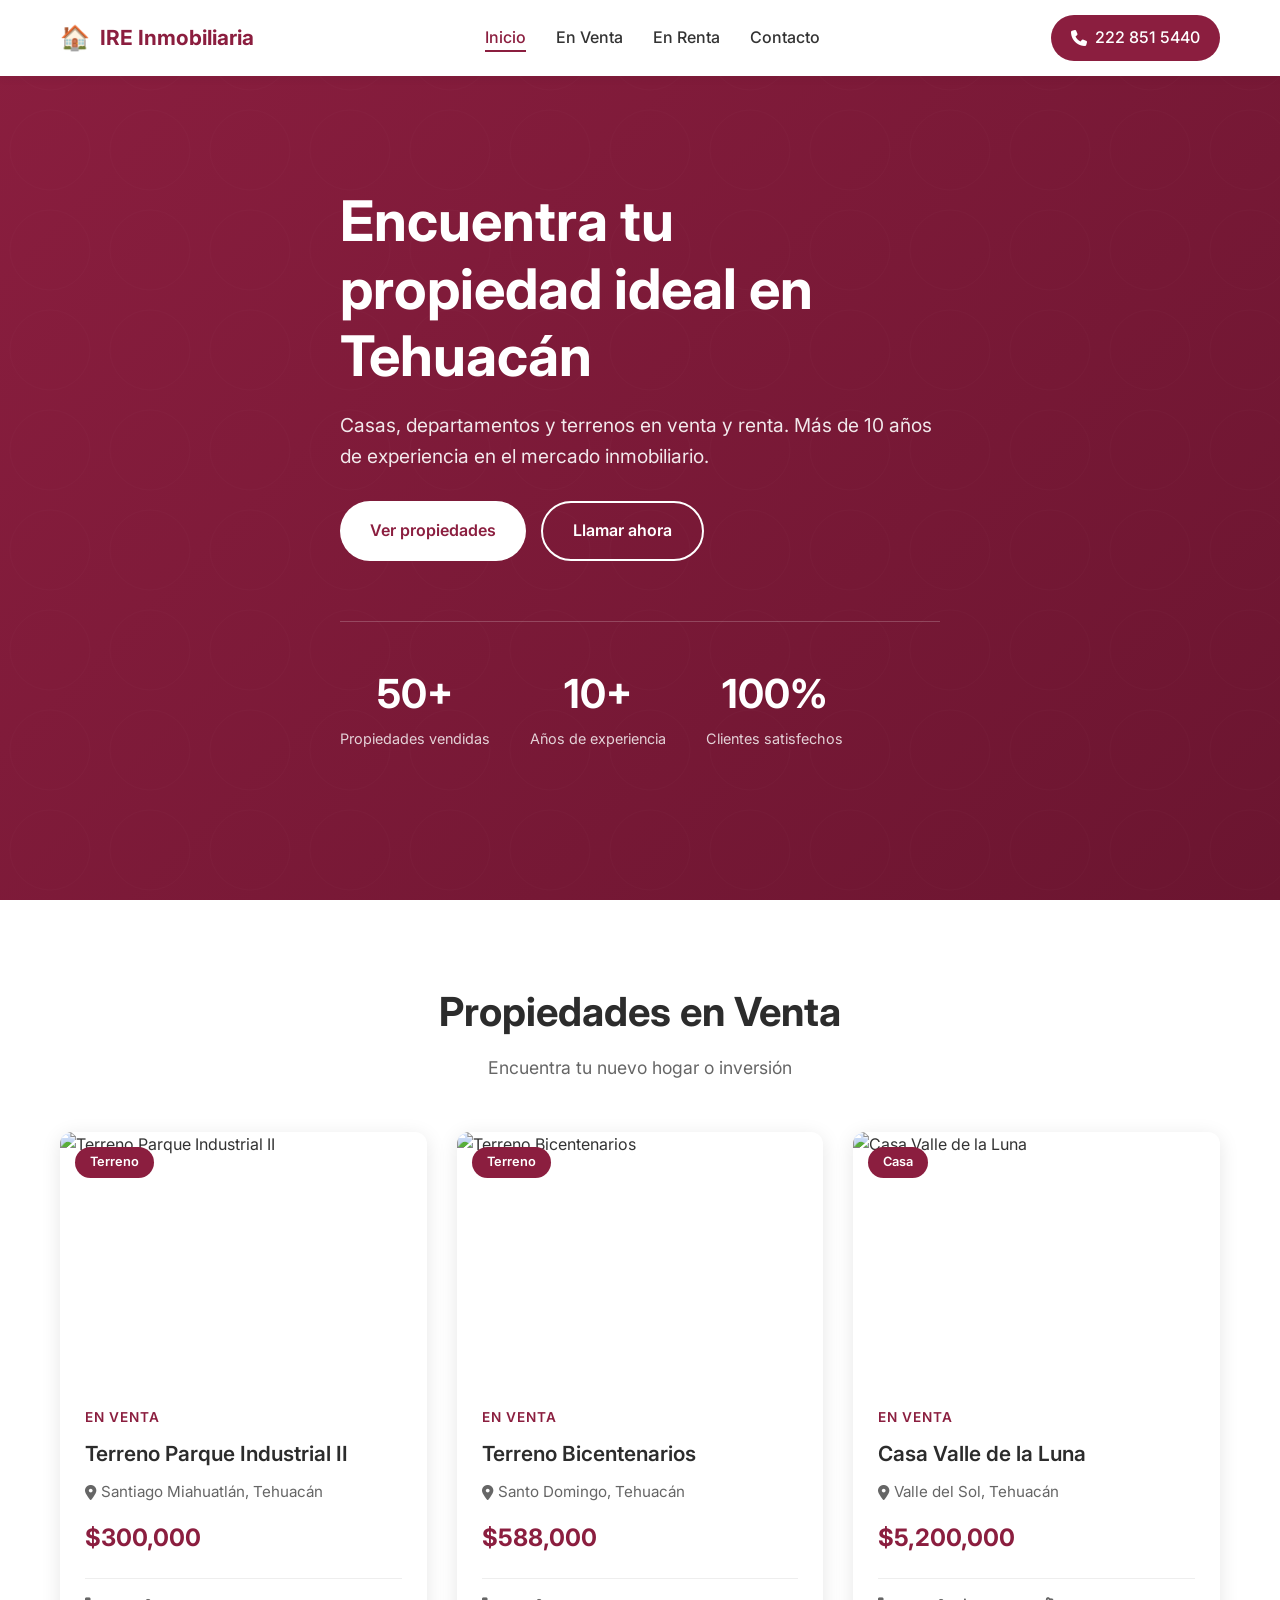
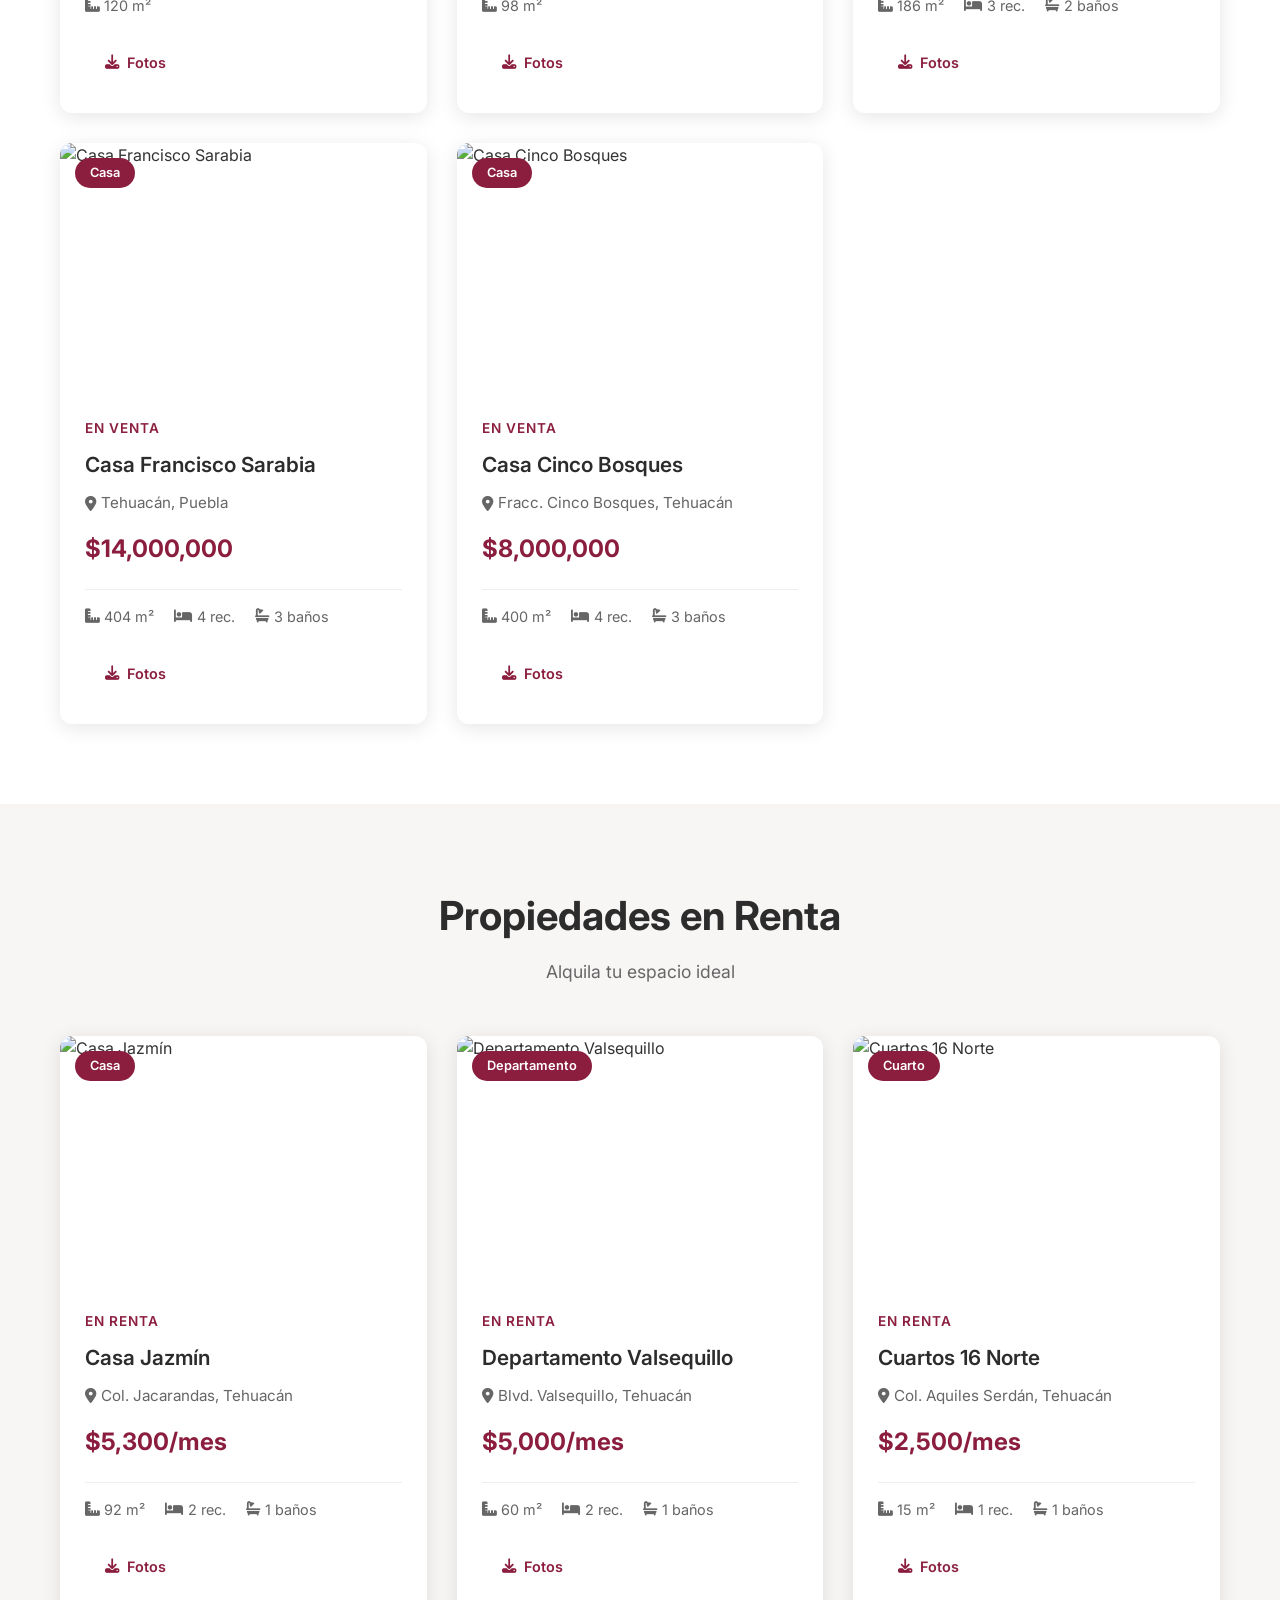
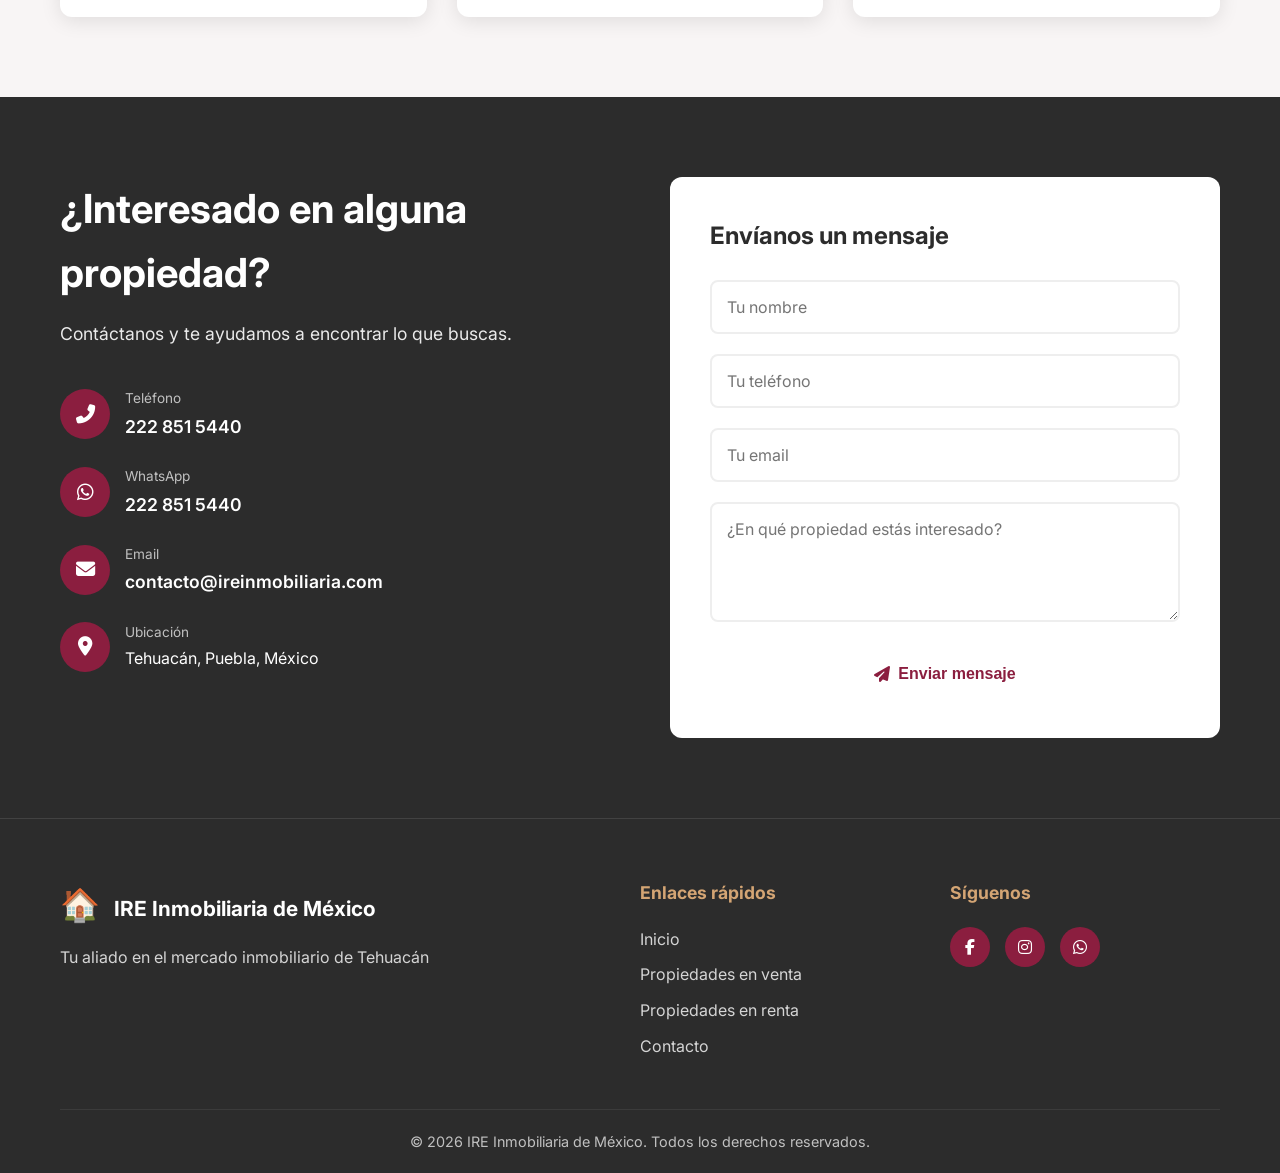
==== index.html @ 5339c36e "Add files via upload" ====
<!DOCTYPE html>
<html lang="es">
<head>
    <meta charset="UTF-8">
    <meta name="viewport" content="width=device-width, initial-scale=1.0">
    <title>IRE Inmobiliaria de México - Propiedades en Tehuacán</title>
    <link rel="stylesheet" href="styles.css">
    <link href="https://fonts.googleapis.com/css2?family=Inter:wght@300;400;500;600;700&display=swap" rel="stylesheet">
    <link rel="stylesheet" href="https://cdnjs.cloudflare.com/ajax/libs/font-awesome/6.4.0/css/all.min.css">
</head>
<body>
    <!-- Navbar -->
    <nav class="navbar">
        <div class="container">
            <a href="#" class="logo">
                <span class="logo-icon">🏠</span>
                <span class="logo-text">IRE Inmobiliaria</span>
            </a>
            <ul class="nav-links">
                <li><a href="#inicio" class="active">Inicio</a></li>
                <li><a href="#venta">En Venta</a></li>
                <li><a href="#renta">En Renta</a></li>
                <li><a href="#contacto">Contacto</a></li>
            </ul>
            <a href="tel:2228515440" class="btn-phone">
                <i class="fas fa-phone"></i>
                222 851 5440
            </a>
            <button class="mobile-menu-btn">
                <i class="fas fa-bars"></i>
            </button>
        </div>
    </nav>

    <!-- Hero Section -->
    <section id="inicio" class="hero">
        <div class="hero-overlay"></div>
        <div class="container">
            <div class="hero-content">
                <h1>Encuentra tu propiedad ideal en Tehuacán</h1>
                <p>Casas, departamentos y terrenos en venta y renta. 
                   Más de 10 años de experiencia en el mercado inmobiliario.</p>
                <div class="hero-buttons">
                    <a href="#venta" class="btn btn-primary">Ver propiedades</a>
                    <a href="tel:2228515440" class="btn btn-outline">Llamar ahora</a>
                </div>
            </div>
            <div class="hero-stats">
                <div class="stat">
                    <span class="stat-number">50+</span>
                    <span class="stat-label">Propiedades vendidas</span>
                </div>
                <div class="stat">
                    <span class="stat-number">10+</span>
                    <span class="stat-label">Años de experiencia</span>
                </div>
                <div class="stat">
                    <span class="stat-number">100%</span>
                    <span class="stat-label">Clientes satisfechos</span>
                </div>
            </div>
        </div>
    </section>

    <!-- Propiedades en Venta -->
    <section id="venta" class="properties-section">
        <div class="container">
            <div class="section-header">
                <h2>Propiedades en Venta</h2>
                <p>Encuentra tu nuevo hogar o inversión</p>
            </div>
            <div class="properties-grid" id="venta-grid">
                <!-- Las propiedades se cargarán dinámicamente -->
            </div>
        </div>
    </section>

    <!-- Propiedades en Renta -->
    <section id="renta" class="properties-section bg-light">
        <div class="container">
            <div class="section-header">
                <h2>Propiedades en Renta</h2>
                <p>Alquila tu espacio ideal</p>
            </div>
            <div class="properties-grid" id="renta-grid">
                <!-- Las propiedades se cargarán dinámicamente -->
            </div>
        </div>
    </section>

    <!-- Contacto -->
    <section id="contacto" class="contact-section">
        <div class="container">
            <div class="contact-grid">
                <div class="contact-info">
                    <h2>¿Interesado en alguna propiedad?</h2>
<p>Contáctanos y te ayudamos a encontrar lo que buscas.</p>
                    
                    <div class="contact-methods">
                        <div class="contact-method">
                            <i class="fas fa-phone-alt"></i>
                            <div>
                                <span class="label">Teléfono</span>
                                <a href="tel:2228515440">222 851 5440</a>
                            </div>
                        </div>
                        <div class="contact-method">
                            <i class="fab fa-whatsapp"></i>
                            <div>
                                <span class="label">WhatsApp</span>
                                <a href="https://wa.me/522228515440">222 851 5440</a>
                            </div>
                        </div>
                        <div class="contact-method">
                            <i class="fas fa-envelope"></i>
                            <div>
                                <span class="label">Email</span>
                                <a href="mailto:contacto@ireinmobiliaria.com">contacto@ireinmobiliaria.com</a>
                            </div>
                        </div>
                        <div class="contact-method">
                            <i class="fas fa-map-marker-alt"></i>
                            <div>
                                <span class="label">Ubicación</span>
                                <span>Tehuacán, Puebla, México</span>
                            </div>
                        </div>
                    </div>
                </div>
                
                <form class="contact-form" id="contact-form">
                    <h3>Envíanos un mensaje</h3>
                    <div class="form-group">
                        <input type="text" id="nombre" placeholder="Tu nombre" required>
                    </div>
                    <div class="form-group">
                        <input type="tel" id="telefono" placeholder="Tu teléfono" required>
                    </div>
                    <div class="form-group">
                        <input type="email" id="email" placeholder="Tu email">
                    </div>
                    <div class="form-group">
                        <textarea id="mensaje" rows="4" placeholder="¿En qué propiedad estás interesado?" required></textarea>
                    </div>
                    <button type="submit" class="btn btn-primary btn-full">
                        <i class="fas fa-paper-plane"></i>
                        Enviar mensaje
                    </button>
                </form>
            </div>
        </div>
    </section>

    <!-- Footer -->
    <footer class="footer">
        <div class="container">
            <div class="footer-content">
                <div class="footer-brand">
                    <span class="logo-icon">🏠</span>
                    <span class="logo-text">IRE Inmobiliaria de México</span>
                    <p>Tu aliado en el mercado inmobiliario de Tehuacán</p>
                </div>
                <div class="footer-links">
                    <h4>Enlaces rápidos</h4>
                    <ul>
                        <li><a href="#inicio">Inicio</a></li>
                        <li><a href="#venta">Propiedades en venta</a></li>
                        <li><a href="#renta">Propiedades en renta</a></li>
                        <li><a href="#contacto">Contacto</a></li>
                    </ul>
                </div>
                <div class="footer-social">
                    <h4>Síguenos</h4>
                    <div class="social-links">
                        <a href="#"><i class="fab fa-facebook-f"></i></a>
                        <a href="#"><i class="fab fa-instagram"></i></a>
                        <a href="#"><i class="fab fa-whatsapp"></i></a>
                    </div>
                </div>
            </div>
<div class="footer-bottom">
                <p>&copy; 2026 IRE Inmobiliaria de México. Todos los derechos reservados.</p>
            </div>
        </div>
    </footer>

    <script src="app.js"></script>
</body>
</html>
---- styles.css ----
/* IRE Inmobiliaria - Stylesheet */
/* Paleta de colores: Rojo vino IRE + complementarios */

:root {
    --color-primary: #8B1E3F;
    --color-primary-dark: #6B1530;
    --color-primary-light: #A82E52;
    --color-secondary: #2C2C2C;
    --color-text: #333333;
    --color-text-light: #666666;
    --color-background: #FFFFFF;
    --color-background-light: #F8F5F5;
    --color-accent: #D4A574;
    --color-success: #28A745;
    --shadow: 0 4px 20px rgba(0, 0, 0, 0.1);
    --shadow-hover: 0 8px 30px rgba(0, 0, 0, 0.15);
    --radius: 12px;
    --transition: all 0.3s ease;
}

* {
    margin: 0;
    padding: 0;
    box-sizing: border-box;
}

body {
    font-family: 'Inter', -apple-system, BlinkMacSystemFont, sans-serif;
    color: var(--color-text);
    line-height: 1.6;
    background: var(--color-background);
}

.container {
    max-width: 1200px;
    margin: 0 auto;
    padding: 0 20px;
}

/* Navbar */
.navbar {
    background: var(--color-background);
    box-shadow: var(--shadow);
    position: fixed;
    top: 0;
    left: 0;
    right: 0;
    z-index: 1000;
    padding: 15px 0;
}

.navbar .container {
    display: flex;
    align-items: center;
    justify-content: space-between;
}

.logo {
    display: flex;
    align-items: center;
    gap: 10px;
    text-decoration: none;
    color: var(--color-primary);
    font-weight: 700;
    font-size: 1.3rem;
}

.logo-icon {
    font-size: 1.5rem;
}

.nav-links {
    display: flex;
    list-style: none;
    gap: 30px;
}

.nav-links a {
    text-decoration: none;
    color: var(--color-text);
    font-weight: 500;
    transition: var(--transition);
    position: relative;
}

.nav-links a:hover,
.nav-links a.active {
    color: var(--color-primary);
}

.nav-links a::after {
    content: '';
    position: absolute;
    bottom: -5px;
    left: 0;
    width: 0;
    height: 2px;
    background: var(--color-primary);
    transition: var(--transition);
}

.nav-links a:hover::after,
.nav-links a.active::after {
    width: 100%;
}

.btn-phone {
    display: flex;
    align-items: center;
    gap: 8px;
    background: var(--color-primary);
    color: white;
    padding: 10px 20px;
    border-radius: 25px;
    text-decoration: none;
    font-weight: 500;
    transition: var(--transition);
}

.btn-phone:hover {
    background: var(--color-primary-dark);
    transform: translateY(-2px);
}

.mobile-menu-btn {
    display: none;
    background: none;
    border: none;
    font-size: 1.5rem;
    color: var(--color-primary);
    cursor: pointer;
}

/* Hero Section */
.hero {
    background: linear-gradient(135deg, var(--color-primary) 0%, var(--color-primary-dark) 100%);
    min-height: 100vh;
    display: flex;
    align-items: center;
    position: relative;
    padding: 120px 0 80px;
    overflow: hidden;
}

.hero::before {
    content: '';
    position: absolute;
    top: 0;
    left: 0;
    right: 0;
    bottom: 0;
    background: url('data:image/svg+xml,<svg xmlns="http://www.w3.org/2000/svg" viewBox="0 0 100 100"><circle cx="50" cy="50" r="40" fill="none" stroke="rgba(255,255,255,0.1)" stroke-width="0.5"/></svg>');
    background-size: 100px 100px;
    opacity: 0.3;
}

.hero .container {
    position: relative;
    z-index: 1;
}

.hero-content {
    max-width: 600px;
    color: white;
}

.hero-content h1 {
    font-size: 3.5rem;
    font-weight: 700;
    line-height: 1.2;
    margin-bottom: 20px;
}

.hero-content p {
    font-size: 1.2rem;
    opacity: 0.9;
    margin-bottom: 30px;
}

.hero-buttons {
    display: flex;
    gap: 15px;
    flex-wrap: wrap;
}

.btn {
    display: inline-flex;
    align-items: center;
    gap: 8px;
    padding: 15px 30px;
    border-radius: 30px;
    text-decoration: none;
    font-weight: 600;
    transition: var(--transition);
    border: none;
    cursor: pointer;
    font-size: 1rem;
}
.btn-primary {
    background: white;
    color: var(--color-primary);
}

.btn-primary:hover {
    transform: translateY(-3px);
    box-shadow: 0 10px 30px rgba(0, 0, 0, 0.2);
}

.btn-outline {
    background: transparent;
    color: white;
    border: 2px solid white;
}

.btn-outline:hover {
    background: white;
    color: var(--color-primary);
}

.btn-full {
    width: 100%;
    justify-content: center;
}

.hero-stats {
    display: flex;
    gap: 40px;
    margin-top: 60px;
    padding-top: 40px;
    border-top: 1px solid rgba(255, 255, 255, 0.2);
}

.stat {
    text-align: center;
    color: white;
}

.stat-number {
    display: block;
    font-size: 2.5rem;
    font-weight: 700;
}

.stat-label {
    font-size: 0.9rem;
    opacity: 0.8;
}
/* Properties Section */
.properties-section {
    padding: 80px 0;
}

.properties-section.bg-light {
    background: var(--color-background-light);
}

.section-header {
    text-align: center;
    margin-bottom: 50px;
}

.section-header h2 {
    font-size: 2.5rem;
    color: var(--color-secondary);
    margin-bottom: 10px;
}

.section-header p {
    color: var(--color-text-light);
    font-size: 1.1rem;
}

.properties-grid {
    display: grid;
    grid-template-columns: repeat(auto-fill, minmax(350px, 1fr));
    gap: 30px;
}

.property-card {
    background: white;
    border-radius: var(--radius);
    overflow: hidden;
    box-shadow: var(--shadow);
    transition: var(--transition);
}

.property-card:hover {
    transform: translateY(-5px);
    box-shadow: var(--shadow-hover);
}

.property-image {
    position: relative;
    height: 250px;
    overflow: hidden;
}

.property-image img {
    width: 100%;
    height: 100%;
    object-fit: cover;
    transition: var(--transition);
}

.property-card:hover .property-image img {
    transform: scale(1.05);
}

.property-badge {
    position: absolute;
    top: 15px;
    left: 15px;
    background: var(--color-primary);
    color: white;
    padding: 5px 15px;
    border-radius: 20px;
    font-size: 0.8rem;
    font-weight: 600;
}

.property-info {
    padding: 25px;
}

.property-type {
    color: var(--color-primary);
    font-size: 0.85rem;
    font-weight: 600;
    text-transform: uppercase;
    letter-spacing: 1px;
    margin-bottom: 8px;
}

.property-title {
    font-size: 1.3rem;
    color: var(--color-secondary);
    margin-bottom: 10px;
    font-weight: 600;
}

.property-location {
    color: var(--color-text-light);
    font-size: 0.95rem;
    margin-bottom: 15px;
    display: flex;
    align-items: center;
    gap: 5px;
}

.property-price {
    font-size: 1.5rem;
    color: var(--color-primary);
    font-weight: 700;
    margin-bottom: 20px;
}

.property-features {
    display: flex;
    gap: 20px;
    margin-bottom: 20px;
    padding-top: 15px;
    border-top: 1px solid #eee;
}

.property-feature {
    display: flex;
    align-items: center;
    gap: 5px;
    color: var(--color-text-light);
    font-size: 0.9rem;
}

.property-actions {
    display: flex;
    gap: 10px;
}

.property-actions .btn {
    flex: 1;
    padding: 12px 20px;
    font-size: 0.9rem;
}

/* Contact Section */
.contact-section {
    padding: 80px 0;
    background: var(--color-secondary);
    color: white;
}

.contact-grid {
    display: grid;
    grid-template-columns: 1fr 1fr;
    gap: 60px;
    align-items: start;
}

.contact-info h2 {
    font-size: 2.5rem;
    margin-bottom: 15px;
}

.contact-info > p {
    opacity: 0.9;
    margin-bottom: 40px;
    font-size: 1.1rem;
}

.contact-methods {
    display: flex;
    flex-direction: column;
    gap: 25px;
}

.contact-method {
    display: flex;
    align-items: center;
    gap: 15px;
}

.contact-method i {
    width: 50px;
    height: 50px;
    background: var(--color-primary);
    border-radius: 50%;
    display: flex;
    align-items: center;
    justify-content: center;
    font-size: 1.2rem;
}

.contact-method .label {
    display: block;
    font-size: 0.85rem;
    opacity: 0.7;
    margin-bottom: 3px;
}

.contact-method a {
    color: white;
    text-decoration: none;
    font-weight: 600;
    font-size: 1.1rem;
}

.contact-method a:hover {
    color: var(--color-accent);
}

.contact-form {
    background: white;
    padding: 40px;
    border-radius: var(--radius);
    color: var(--color-text);
}

.contact-form h3 {
    font-size: 1.5rem;
    margin-bottom: 25px;
    color: var(--color-secondary);
}

.form-group {
    margin-bottom: 20px;
}

.form-group input,
.form-group textarea {
    width: 100%;
    padding: 15px;
    border: 2px solid #eee;
    border-radius: 8px;
    font-size: 1rem;
    transition: var(--transition);
    font-family: inherit;
}

.form-group input:focus,
.form-group textarea:focus {
    outline: none;
    border-color: var(--color-primary);
}

.form-group textarea {
    resize: vertical;
    min-height: 120px;
}
/* Footer */
.footer {
    background: var(--color-secondary);
    color: white;
    padding: 60px 0 20px;
    border-top: 1px solid rgba(255, 255, 255, 0.1);
}

.footer-content {
    display: grid;
    grid-template-columns: 2fr 1fr 1fr;
    gap: 40px;
    margin-bottom: 40px;
}

.footer-brand .logo-icon {
    font-size: 2rem;
    margin-right: 10px;
}

.footer-brand .logo-text {
    font-size: 1.3rem;
    font-weight: 700;
}

.footer-brand p {
    margin-top: 15px;
    opacity: 0.8;
}

.footer-links h4,
.footer-social h4 {
    font-size: 1.1rem;
    margin-bottom: 20px;
    color: var(--color-accent);
}

.footer-links ul {
    list-style: none;
}

.footer-links li {
    margin-bottom: 10px;
}

.footer-links a {
    color: white;
    text-decoration: none;
    opacity: 0.8;
    transition: var(--transition);
}

.footer-links a:hover {
    opacity: 1;
    color: var(--color-accent);
}

.social-links {
    display: flex;
    gap: 15px;
}

.social-links a {
    width: 40px;
    height: 40px;
    background: var(--color-primary);
    border-radius: 50%;
    display: flex;
    align-items: center;
    justify-content: center;
    color: white;
    text-decoration: none;
    transition: var(--transition);
}

.social-links a:hover {
    background: var(--color-primary-light);
    transform: translateY(-3px);
}

.footer-bottom {
    text-align: center;
    padding-top: 20px;
    border-top: 1px solid rgba(255, 255, 255, 0.1);
    opacity: 0.7;
    font-size: 0.9rem;
}

/* Responsive */
@media (max-width: 992px) {
    .hero-content h1 {
        font-size: 2.5rem;
    }
    
    .contact-grid {
        grid-template-columns: 1fr;
    }
    
    .footer-content {
        grid-template-columns: 1fr;
        text-align: center;
    }
    
    .social-links {
        justify-content: center;
    }
}

@media (max-width: 768px) {
    .nav-links,
    .btn-phone {
        display: none;
    }
    
    .mobile-menu-btn {
        display: block;
    }
    
    .hero {
        min-height: auto;
        padding: 100px 0 60px;
    }
    
    .hero-content h1 {
        font-size: 2rem;
    }
    
    .hero-stats {
        flex-direction: column;
        gap: 20px;
    }
    
    .properties-grid {
        grid-template-columns: 1fr;
    }
    
    .section-header h2 {
        font-size: 2rem;
    }
}

/* Loading state */
.loading {
    text-align: center;
    padding: 40px;
    color: var(--color-text-light);
}

.loading i {
    font-size: 2rem;
    animation: spin 1s linear infinite;
}

@keyframes spin {
    from { transform: rotate(0deg); }
    to { transform: rotate(360deg); }
}

/* Error state */
.error-message {
    background: #fee;
    color: #c33;
    padding: 15px;
    border-radius: 8px;
    text-align: center;
}
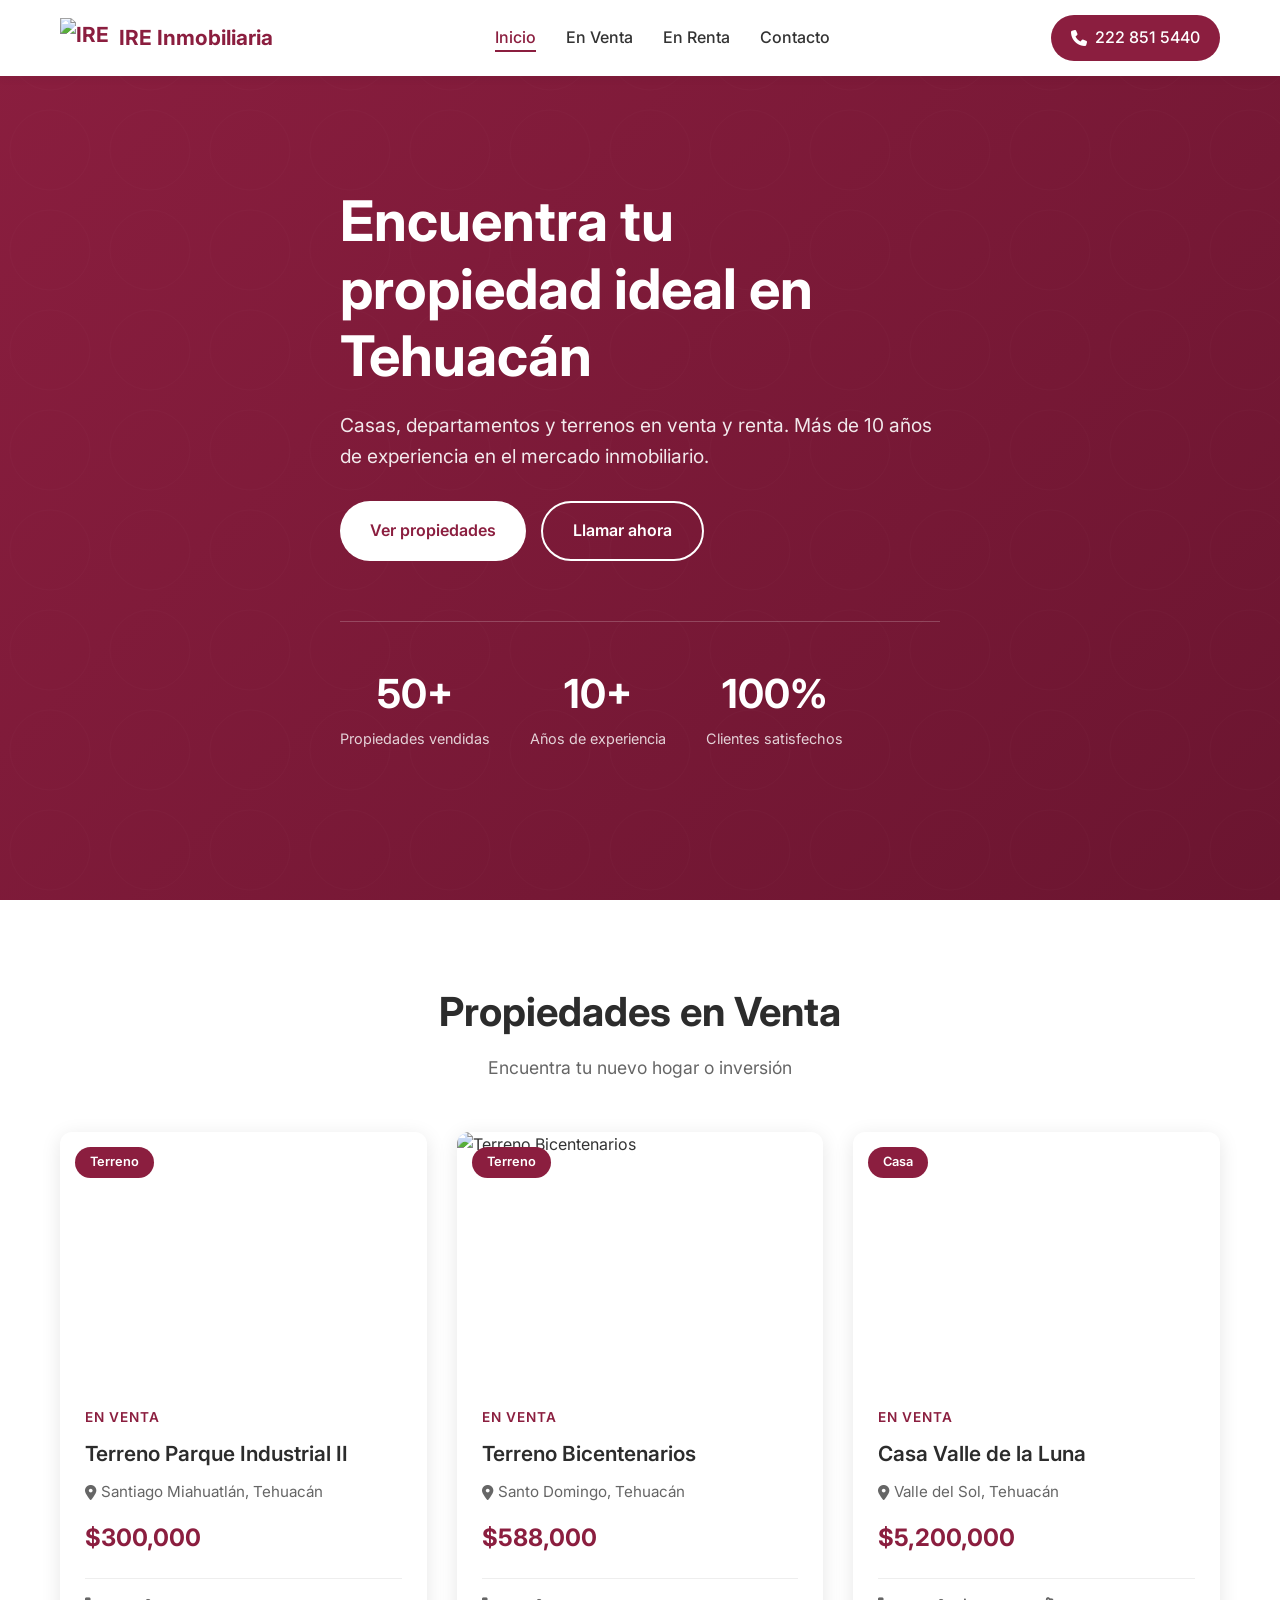
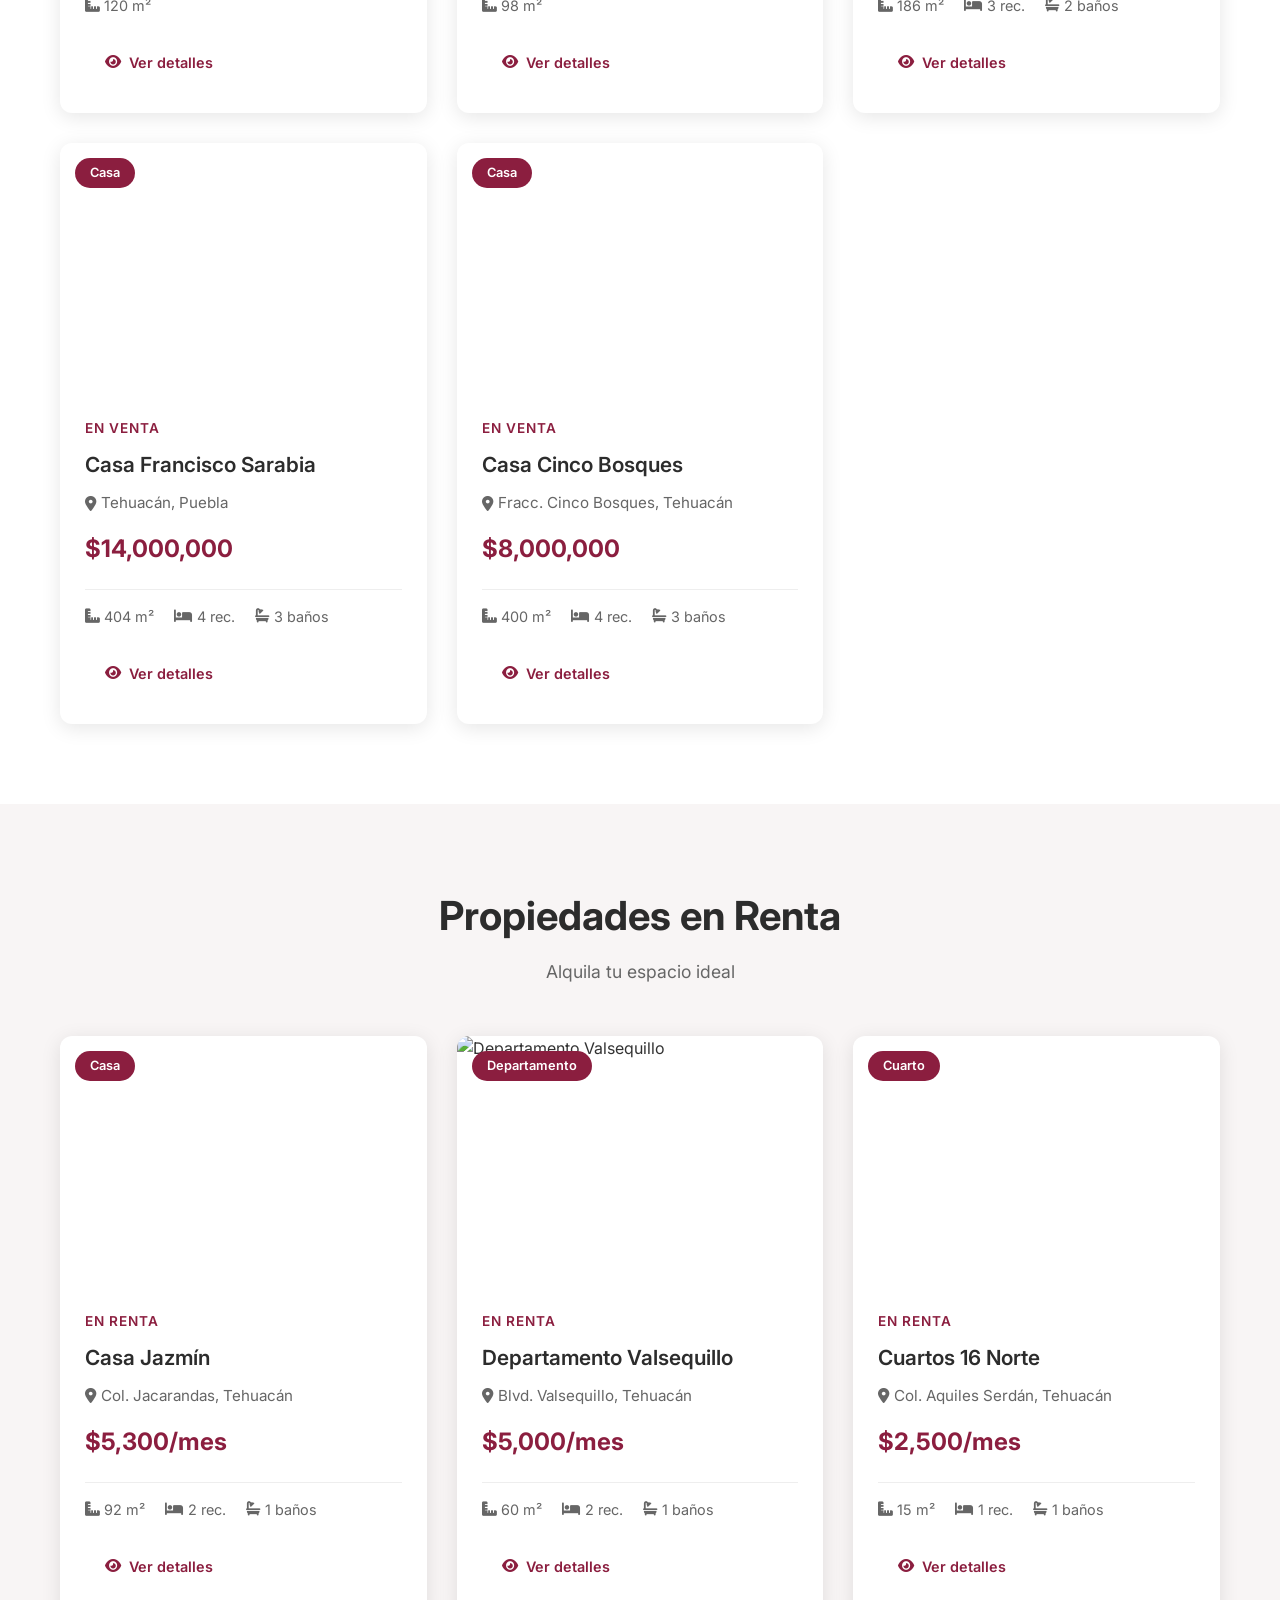
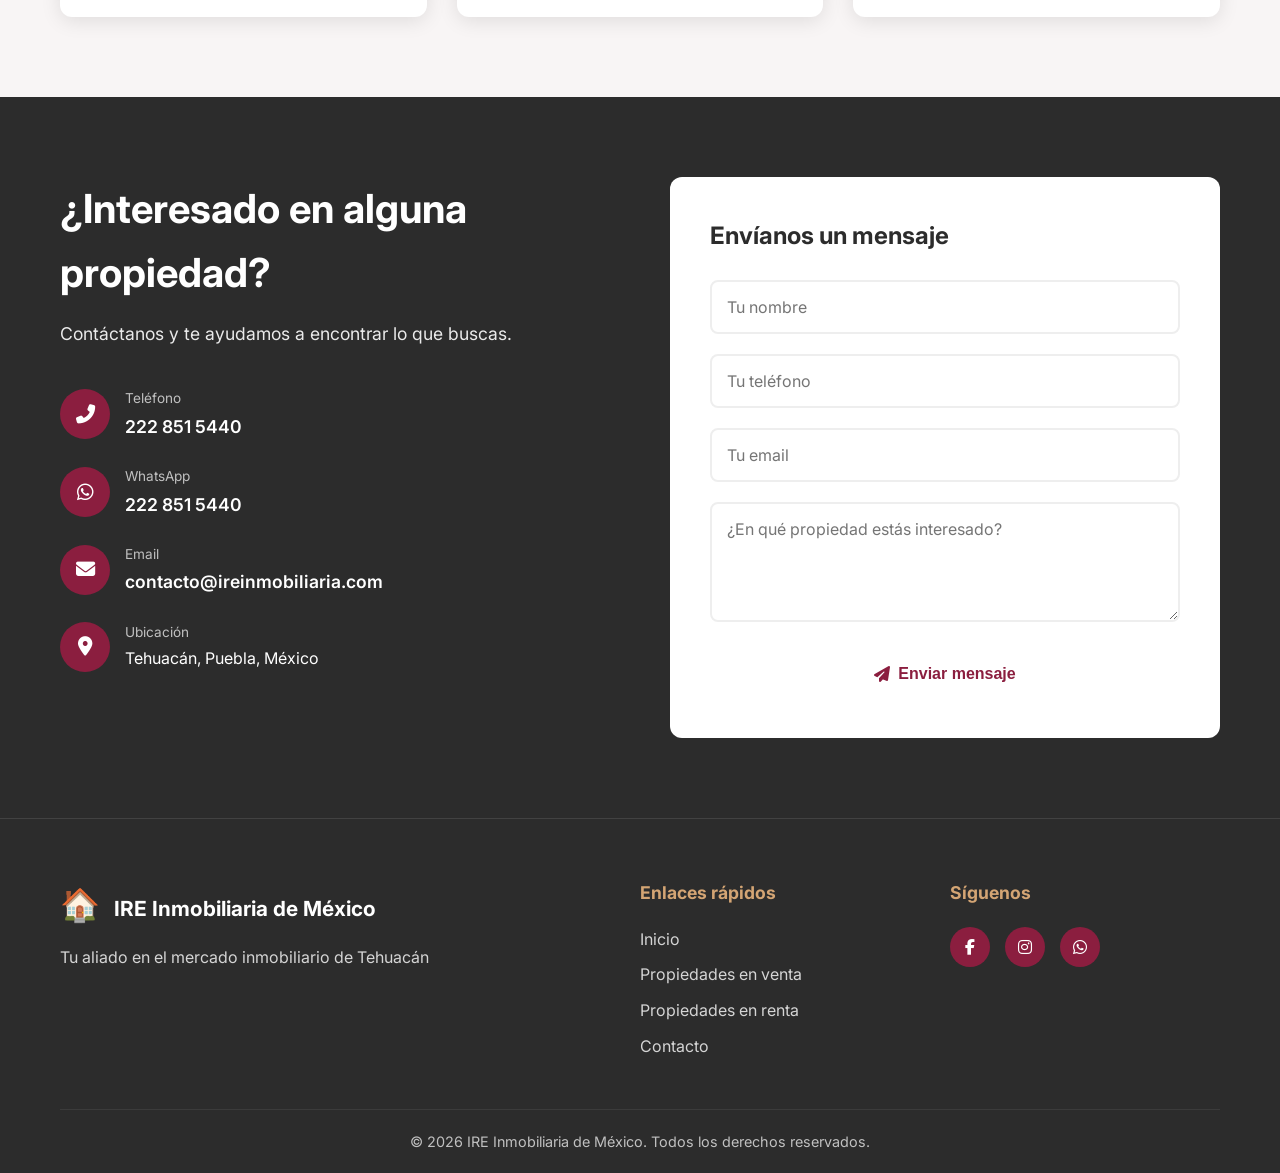
==== commit f7434868: "Agregado logo IRE en navbar" ====
--- a/index.html
+++ b/index.html
@@ -13,7 +13,7 @@
     <nav class="navbar">
         <div class="container">
             <a href="#" class="logo">
-                <span class="logo-icon">🏠</span>
+                <img src="https://saqtzkqretamxctgnvlt.supabase.co/storage/v1/object/public/documentos/LOGO%20PNG.png" alt="IRE" class="logo-img">
                 <span class="logo-text">IRE Inmobiliaria</span>
             </a>
             <ul class="nav-links">
--- a/styles.css
+++ b/styles.css
@@ -69,6 +69,12 @@
     font-size: 1.5rem;
 }
 
+.logo-img {
+    height: 40px;
+    width: auto;
+    object-fit: contain;
+}
+
 .nav-links {
     display: flex;
     list-style: none;
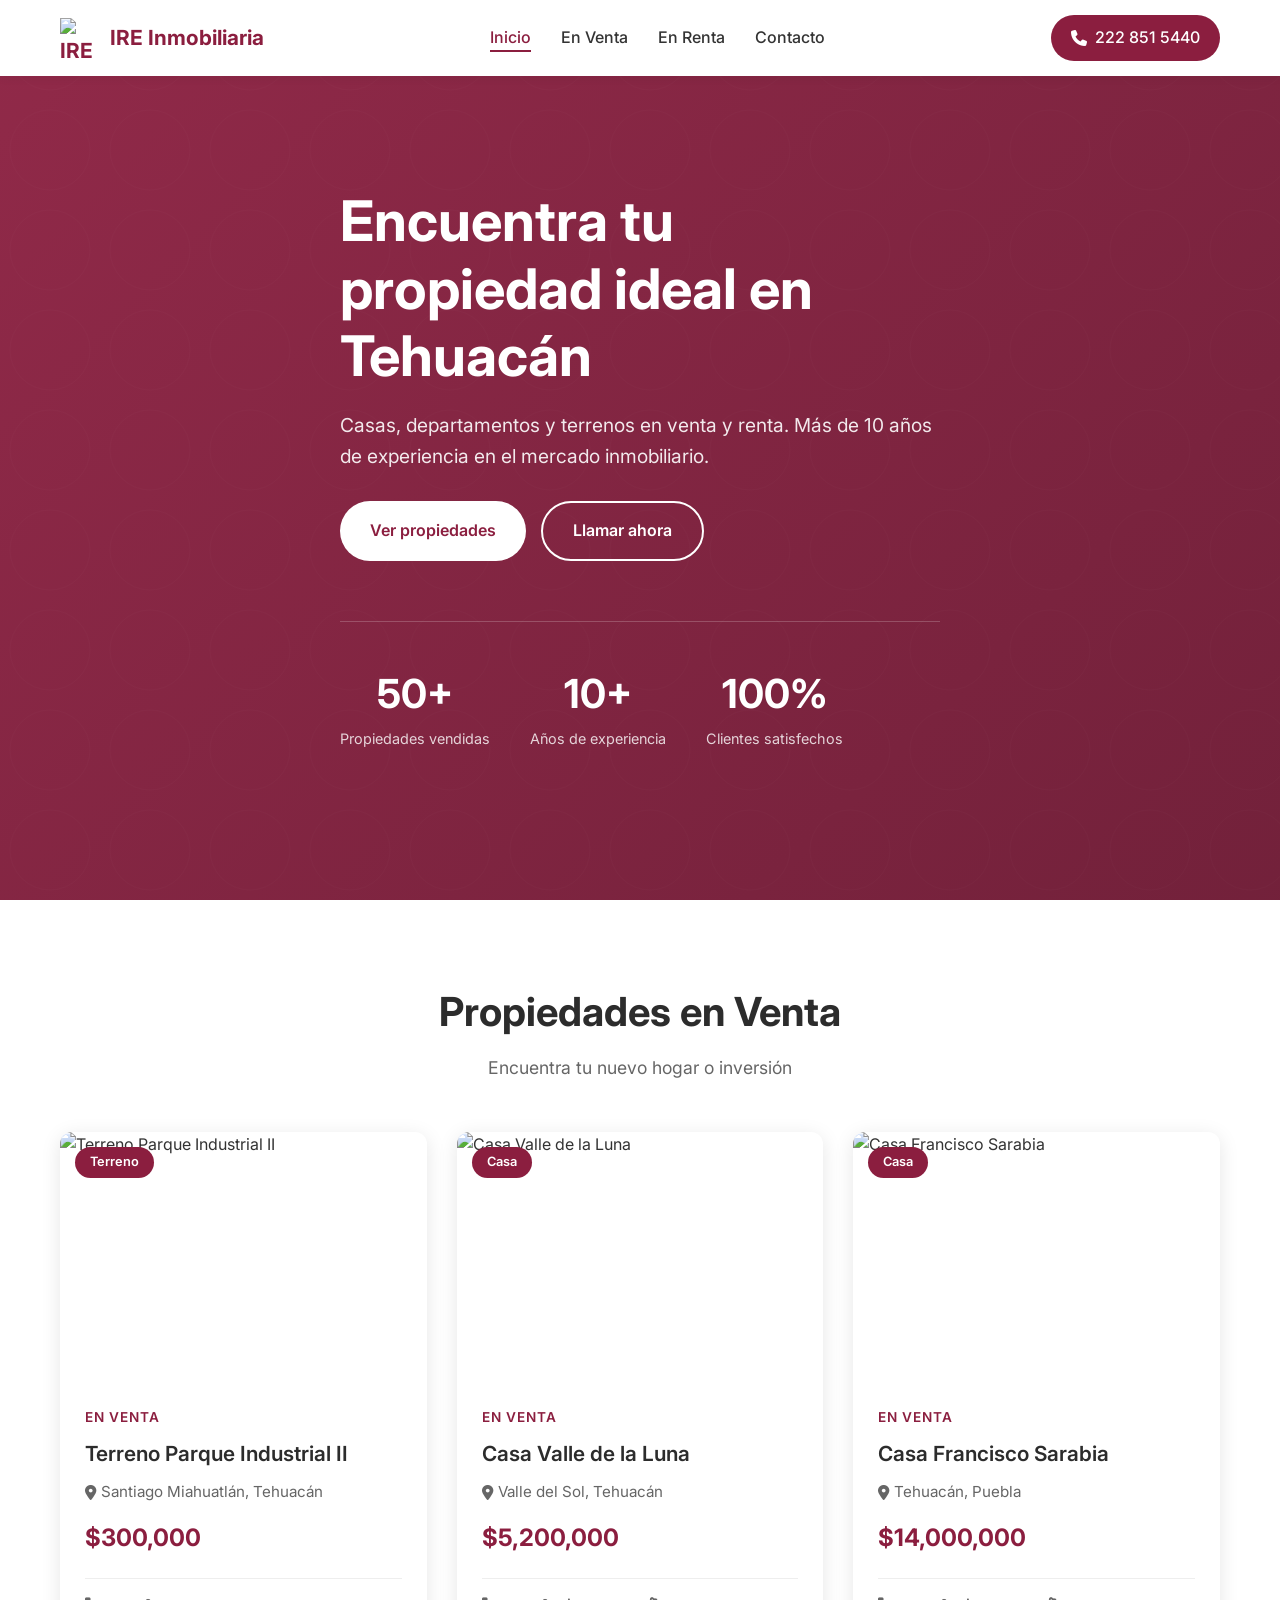
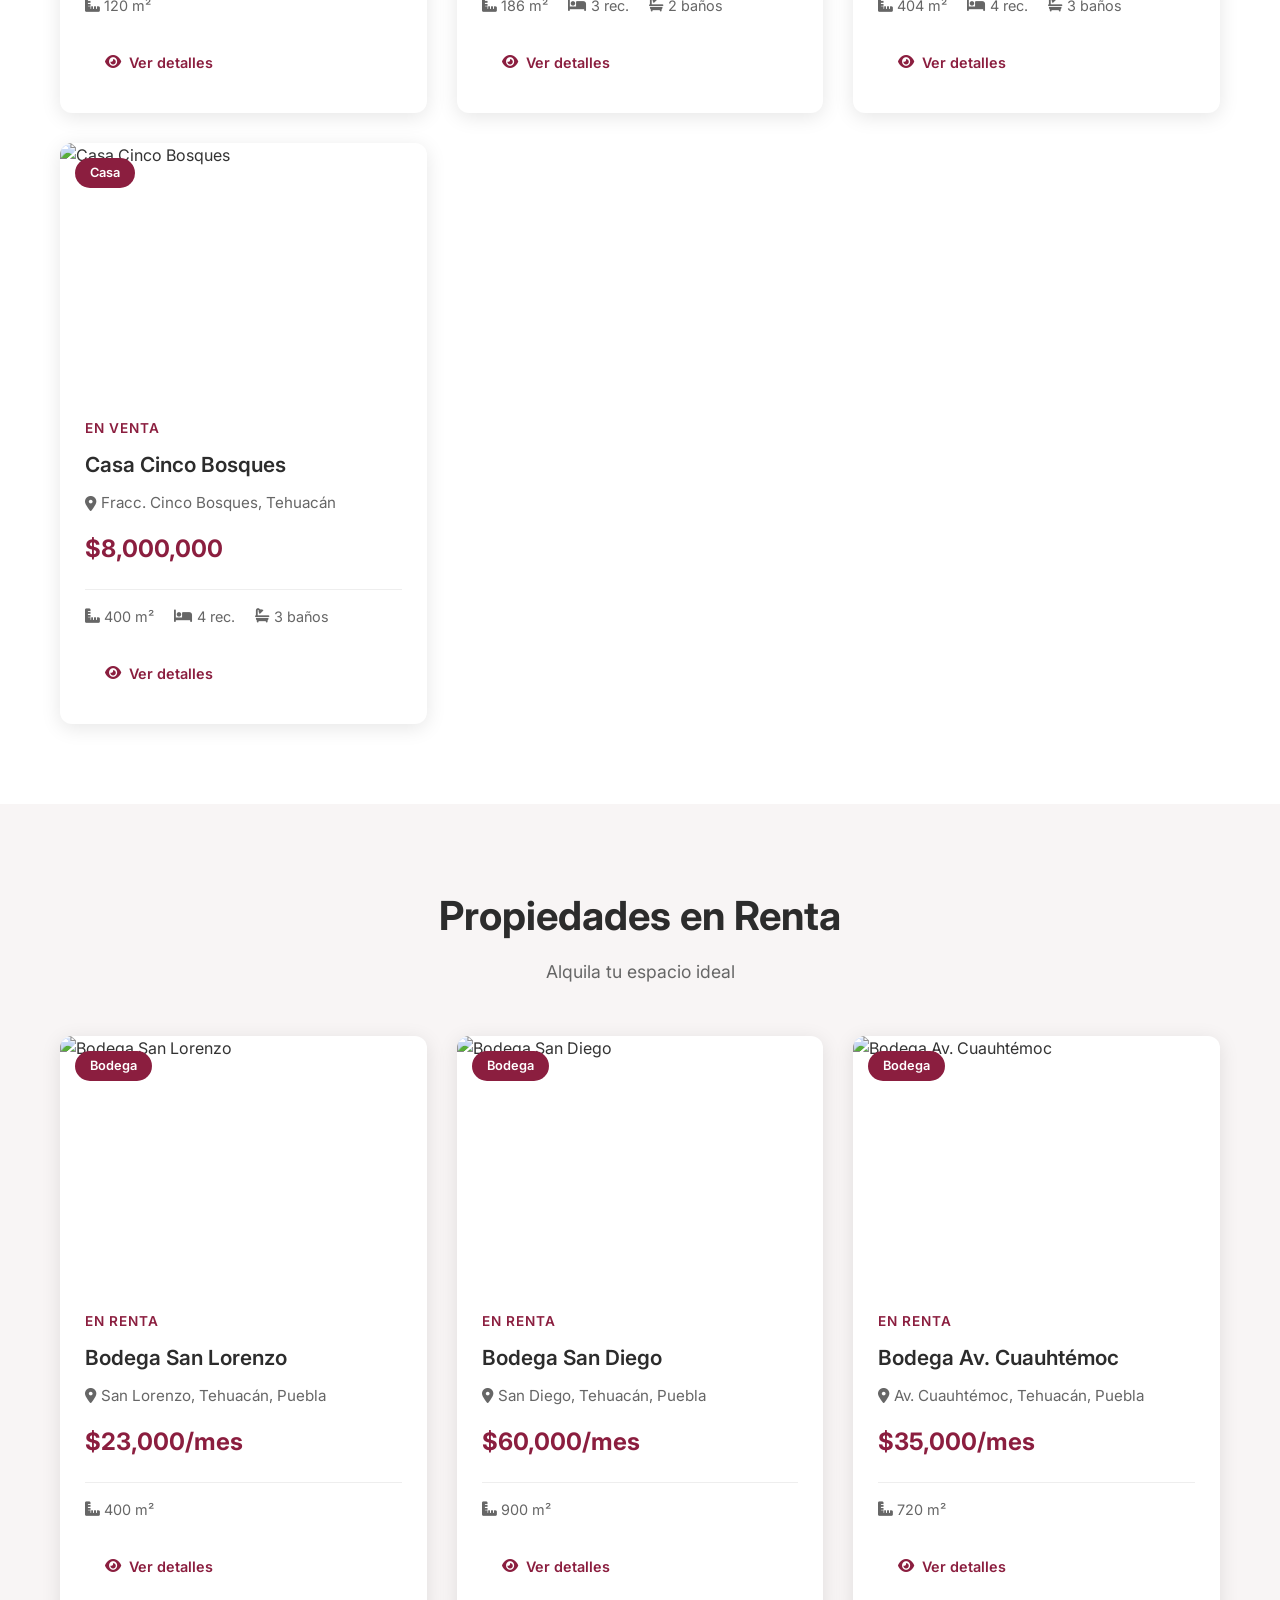
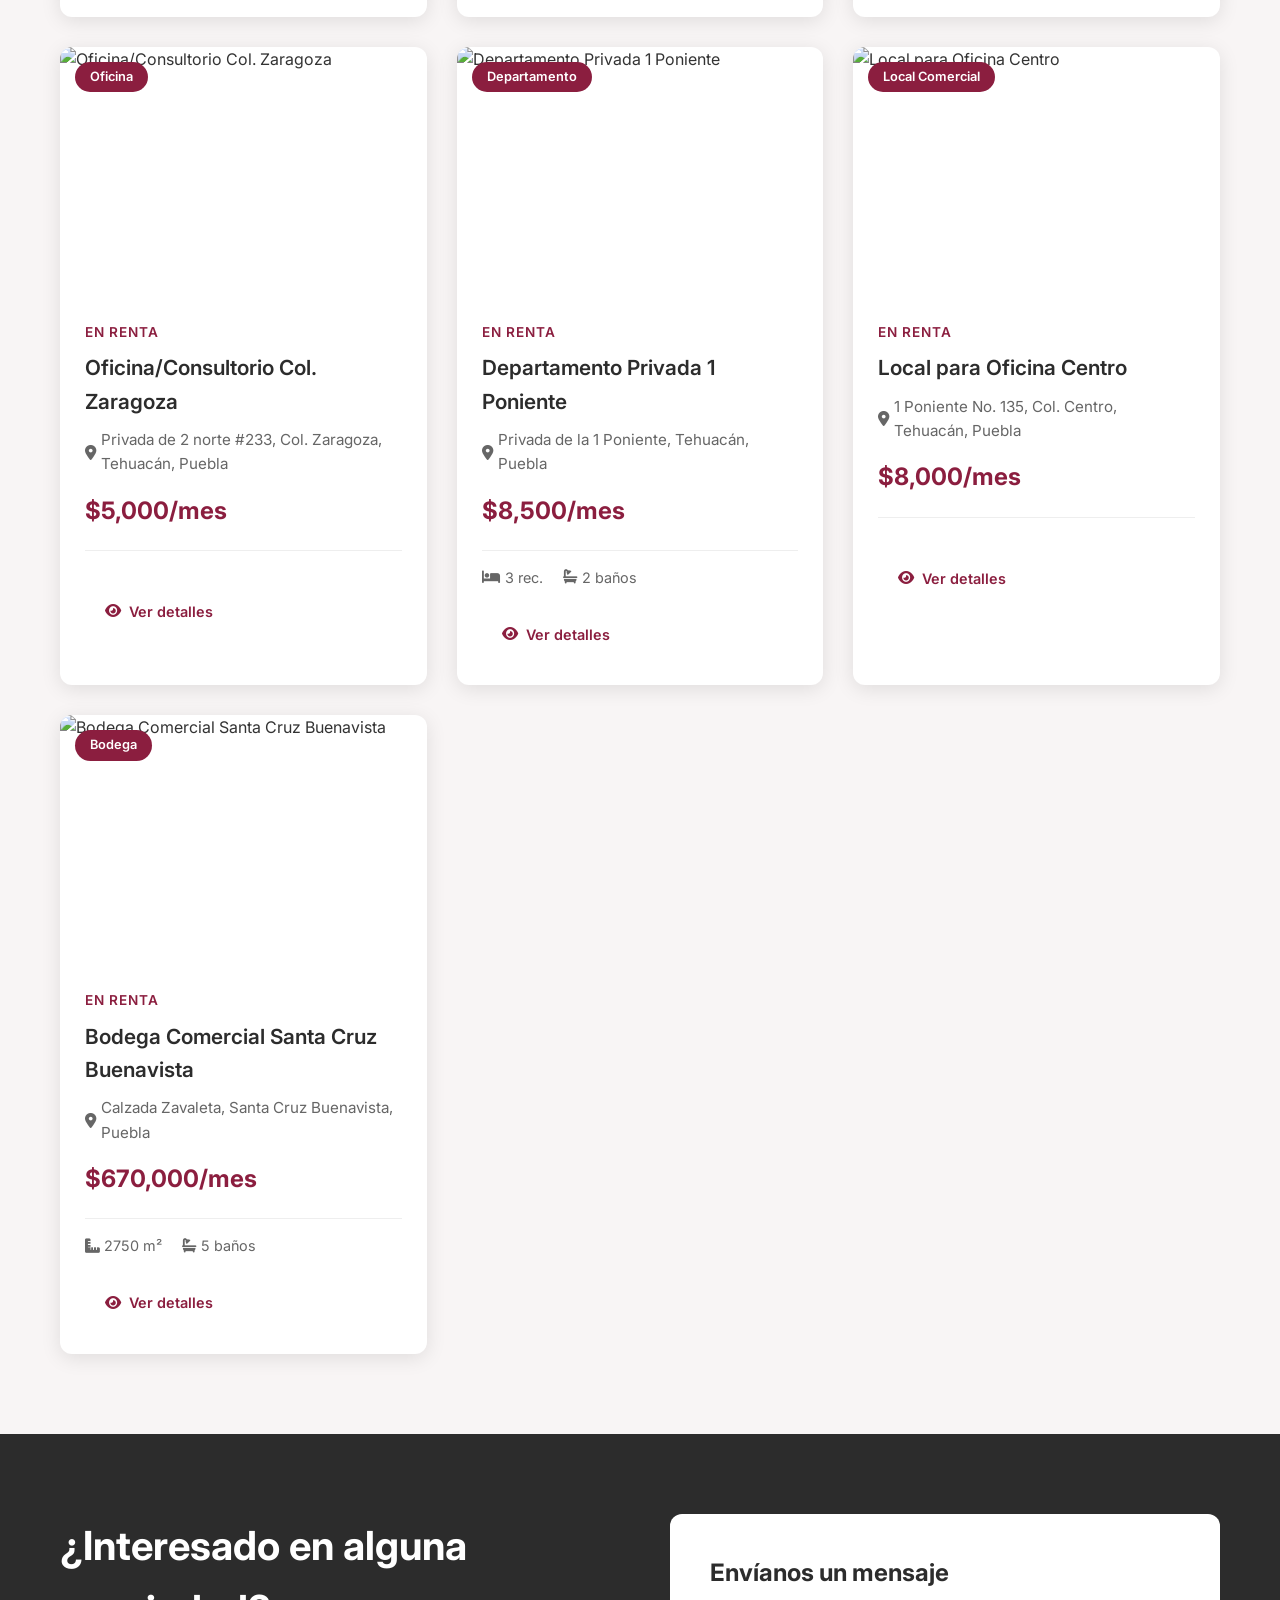
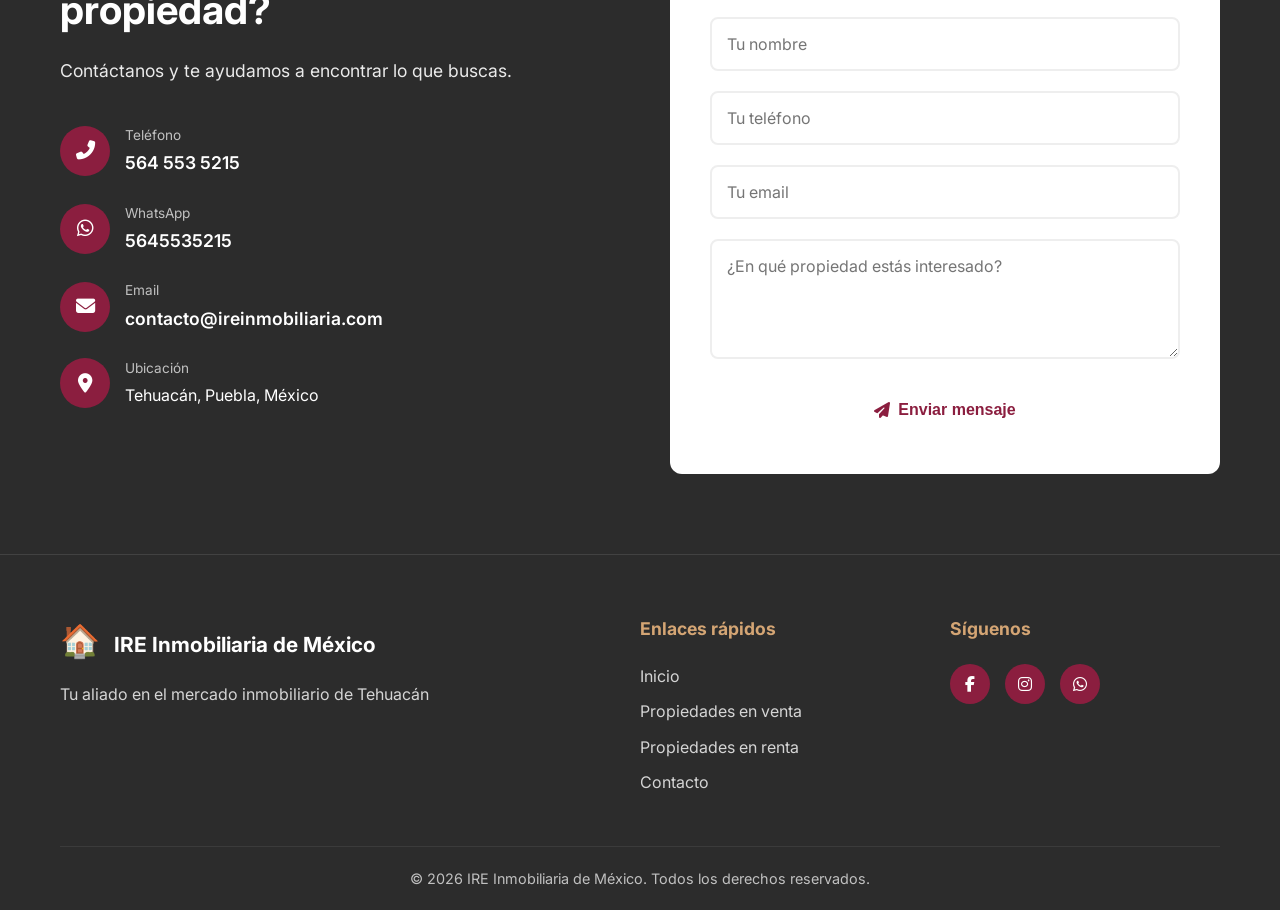
==== commit f7af8d1a: "Cambie url de logo y actualice el nuevo numero telefonico" ====
--- a/index.html
+++ b/index.html
@@ -13,7 +13,7 @@
     <nav class="navbar">
         <div class="container">
             <a href="#" class="logo">
-                <img src="https://saqtzkqretamxctgnvlt.supabase.co/storage/v1/object/public/documentos/LOGO%20PNG.png" alt="IRE" class="logo-img">
+                <img src="https://bjzwbpkkazhczwtsxtey.supabase.co/storage/v1/object/public/fotos-propiedades/logo/LOGO.webp" alt="IRE" class="logo-img">
                 <span class="logo-text">IRE Inmobiliaria</span>
             </a>
             <ul class="nav-links">
@@ -42,7 +42,7 @@
                    Más de 10 años de experiencia en el mercado inmobiliario.</p>
                 <div class="hero-buttons">
                     <a href="#venta" class="btn btn-primary">Ver propiedades</a>
-                    <a href="tel:2228515440" class="btn btn-outline">Llamar ahora</a>
+                    <a href="tel:5645535215" class="btn btn-outline">Llamar ahora</a>
                 </div>
             </div>
             <div class="hero-stats">
@@ -101,14 +101,14 @@
                             <i class="fas fa-phone-alt"></i>
                             <div>
                                 <span class="label">Teléfono</span>
-                                <a href="tel:2228515440">222 851 5440</a>
+                                <a href="tel:5645535215">564 553 5215</a>
                             </div>
                         </div>
                         <div class="contact-method">
                             <i class="fab fa-whatsapp"></i>
                             <div>
                                 <span class="label">WhatsApp</span>
-                                <a href="https://wa.me/522228515440">222 851 5440</a>
+                                <a href="https://wa.me/525645535215">5645535215</a>
                             </div>
                         </div>
                         <div class="contact-method">
--- a/styles.css
+++ b/styles.css
@@ -71,8 +71,9 @@
 
 .logo-img {
     height: 40px;
-    width: auto;
+    width: 40px;
     object-fit: contain;
+    flex-shrink: 0;
 }
 
 .nav-links {
@@ -139,7 +140,10 @@
 
 /* Hero Section */
 .hero {
-    background: linear-gradient(135deg, var(--color-primary) 0%, var(--color-primary-dark) 100%);
+    background: linear-gradient(135deg, rgba(139, 30, 63, 0.95) 0%, rgba(107, 21, 48, 0.95) 100%),
+                url('https://images.unsplash.com/photo-1600596542815-ffad4c1539a9?w=1920&q=80');
+    background-size: cover;
+    background-position: center;
     min-height: 100vh;
     display: flex;
     align-items: center;
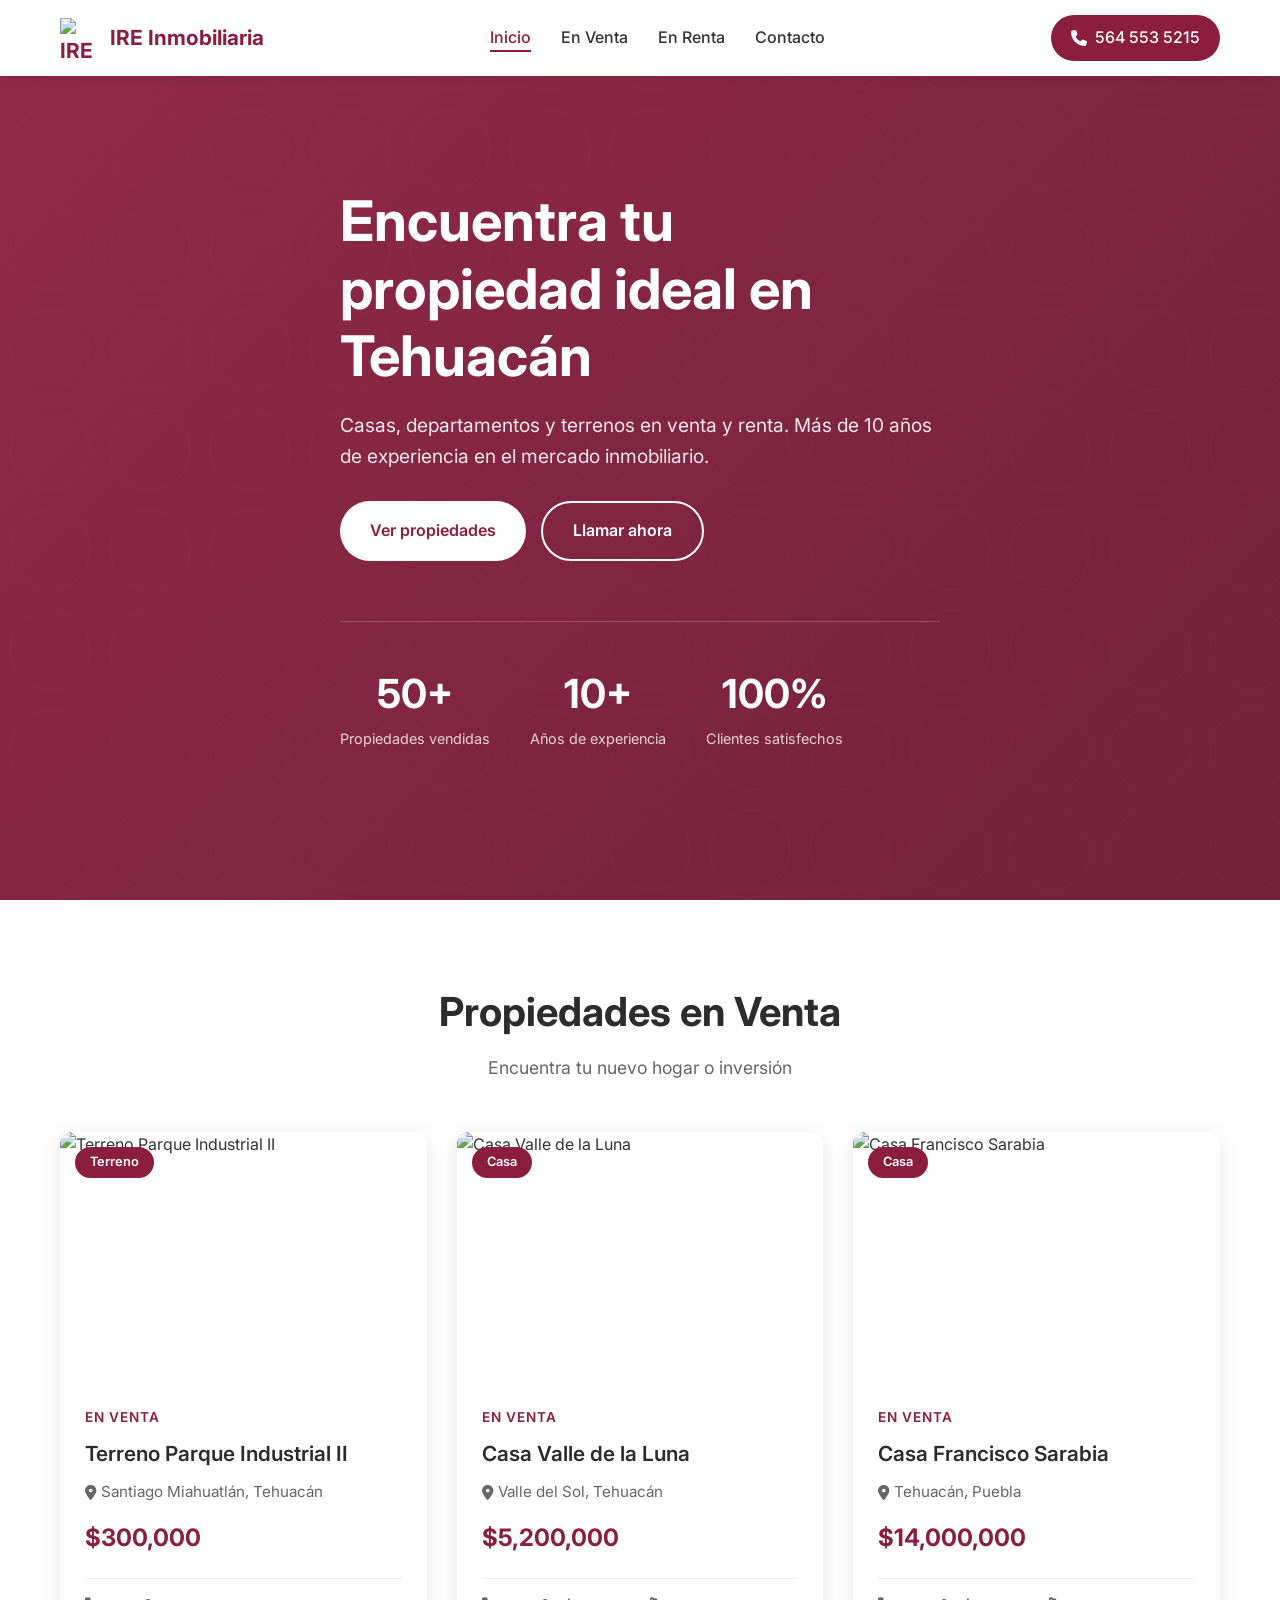
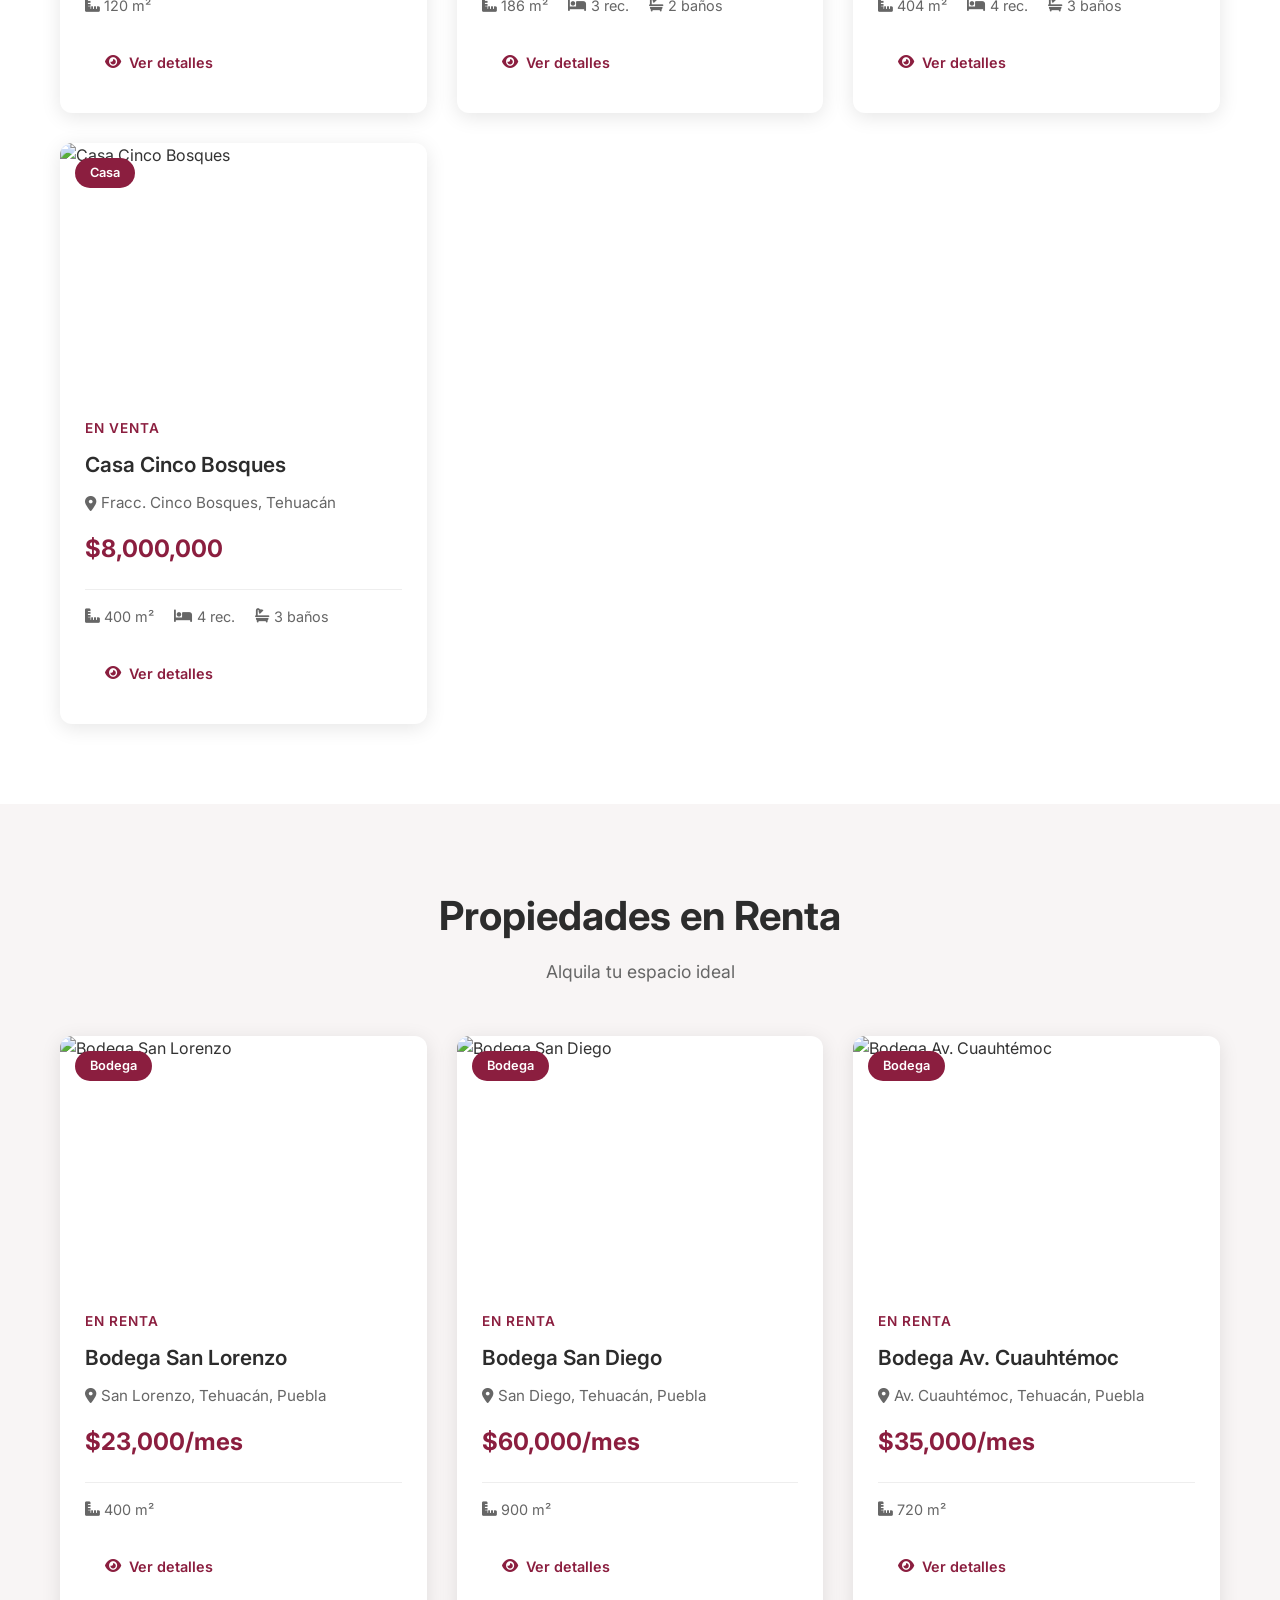
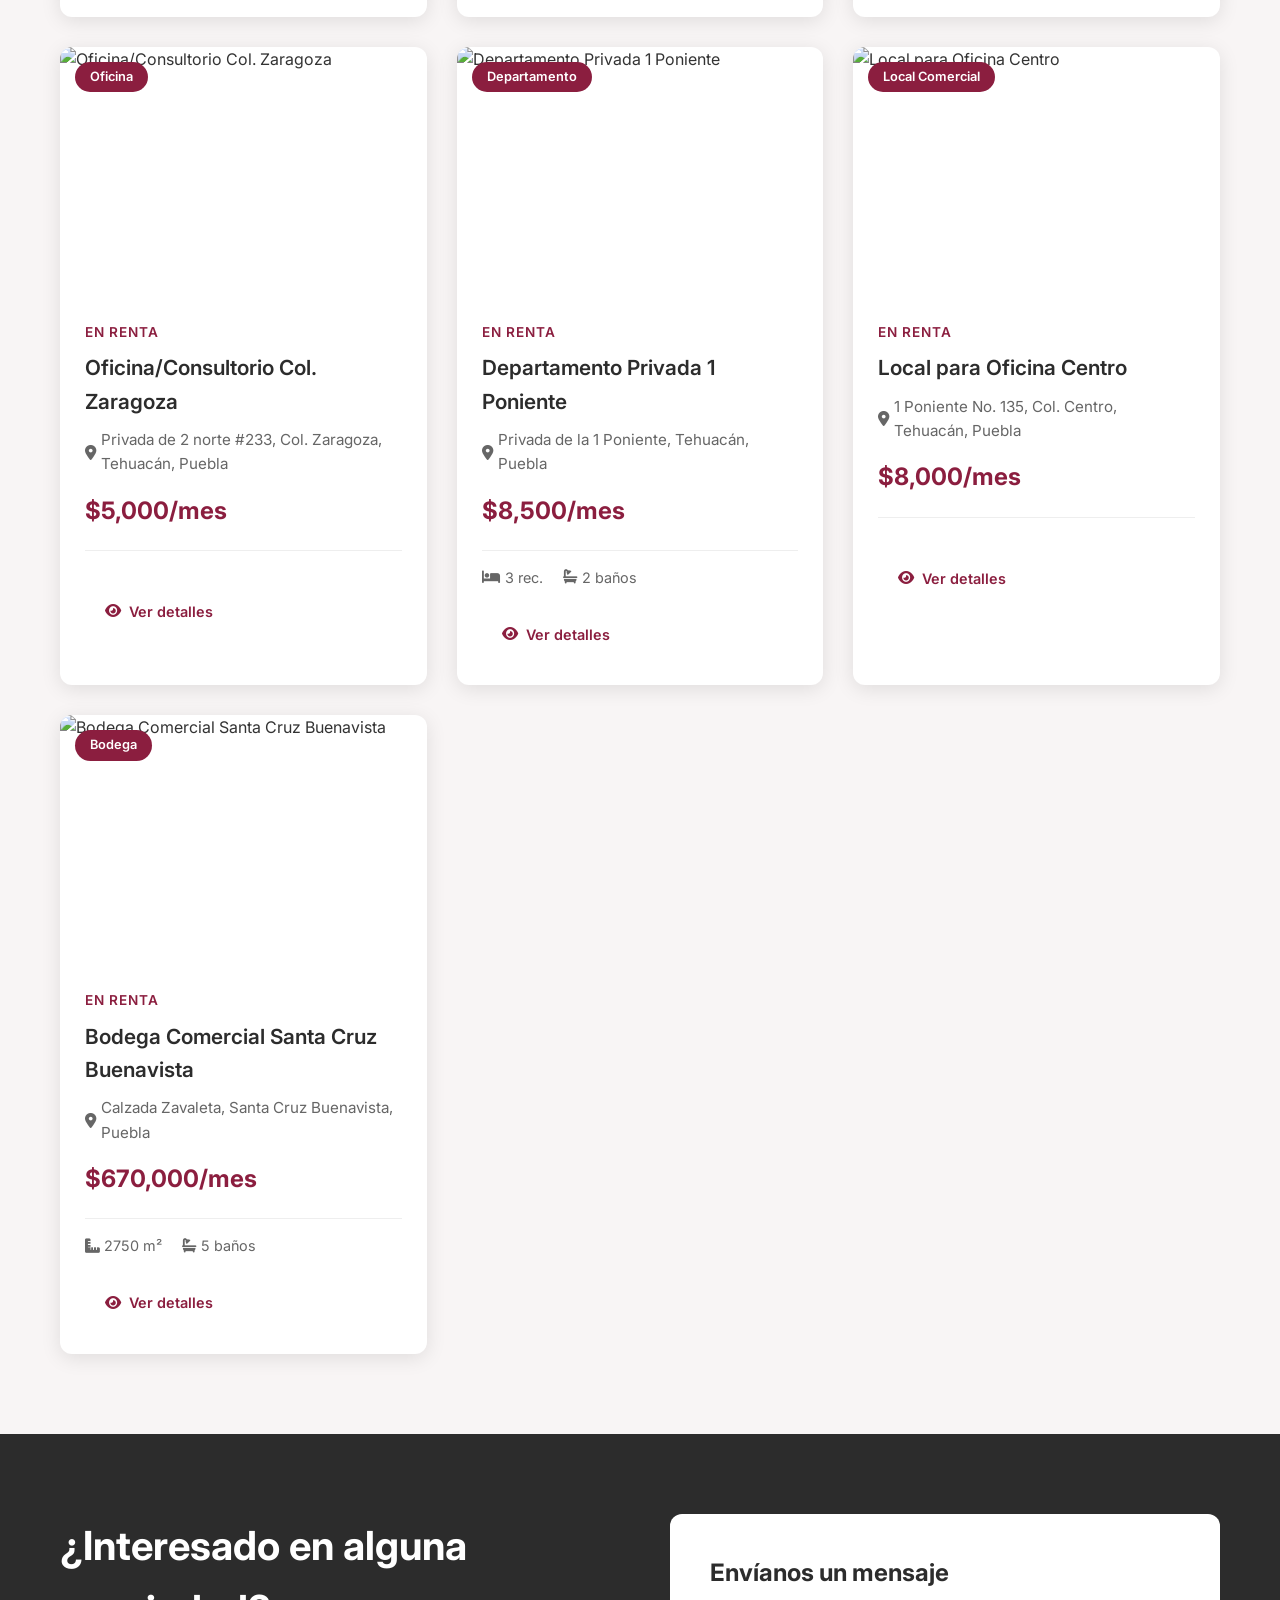
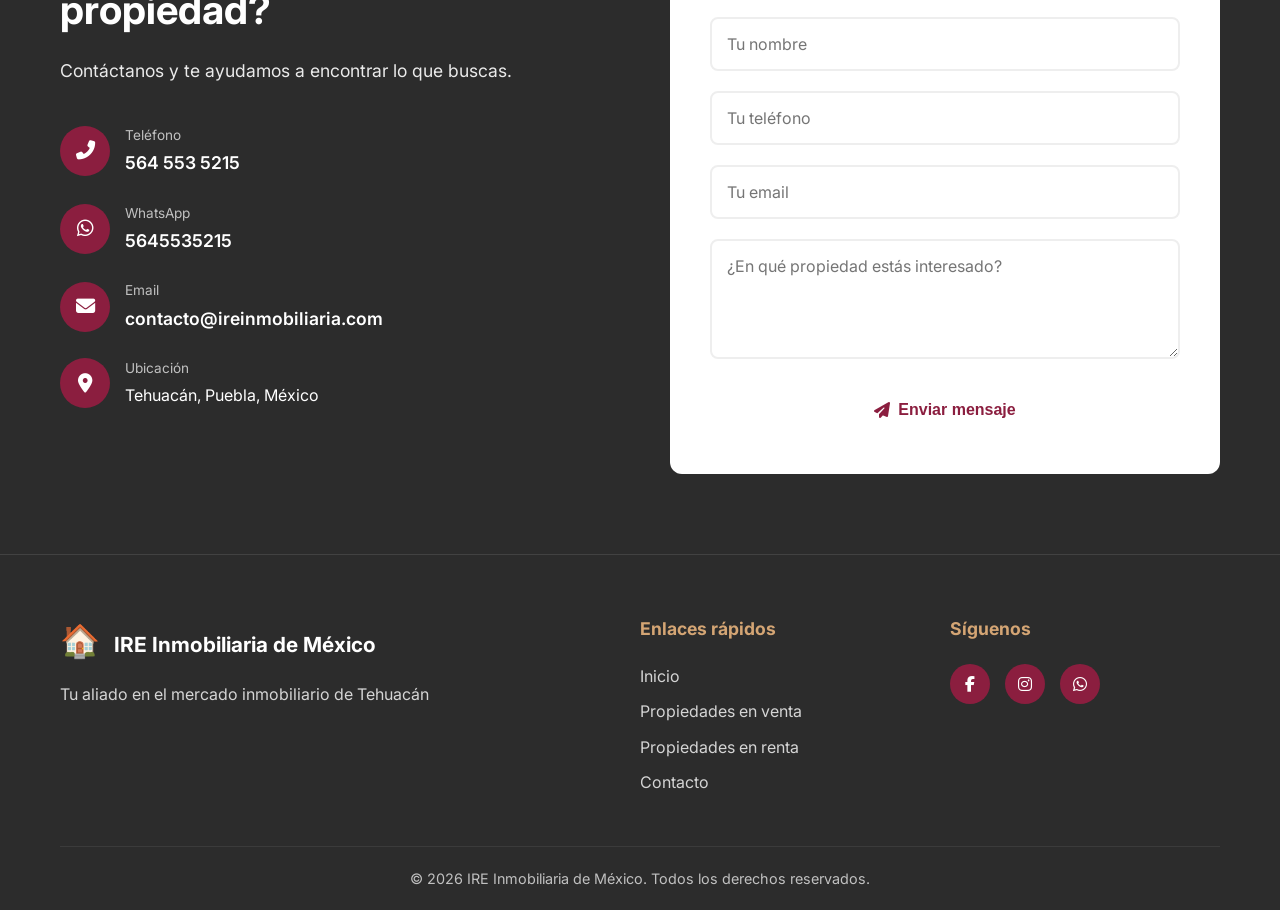
==== commit 9571ef6e: "Cambiar url del navBar" ====
--- a/index.html
+++ b/index.html
@@ -22,9 +22,9 @@
                 <li><a href="#renta">En Renta</a></li>
                 <li><a href="#contacto">Contacto</a></li>
             </ul>
-            <a href="tel:2228515440" class="btn-phone">
+            <a href="tel:5645535215" class="btn-phone">
                 <i class="fas fa-phone"></i>
-                222 851 5440
+                564 553 5215
             </a>
             <button class="mobile-menu-btn">
                 <i class="fas fa-bars"></i>
